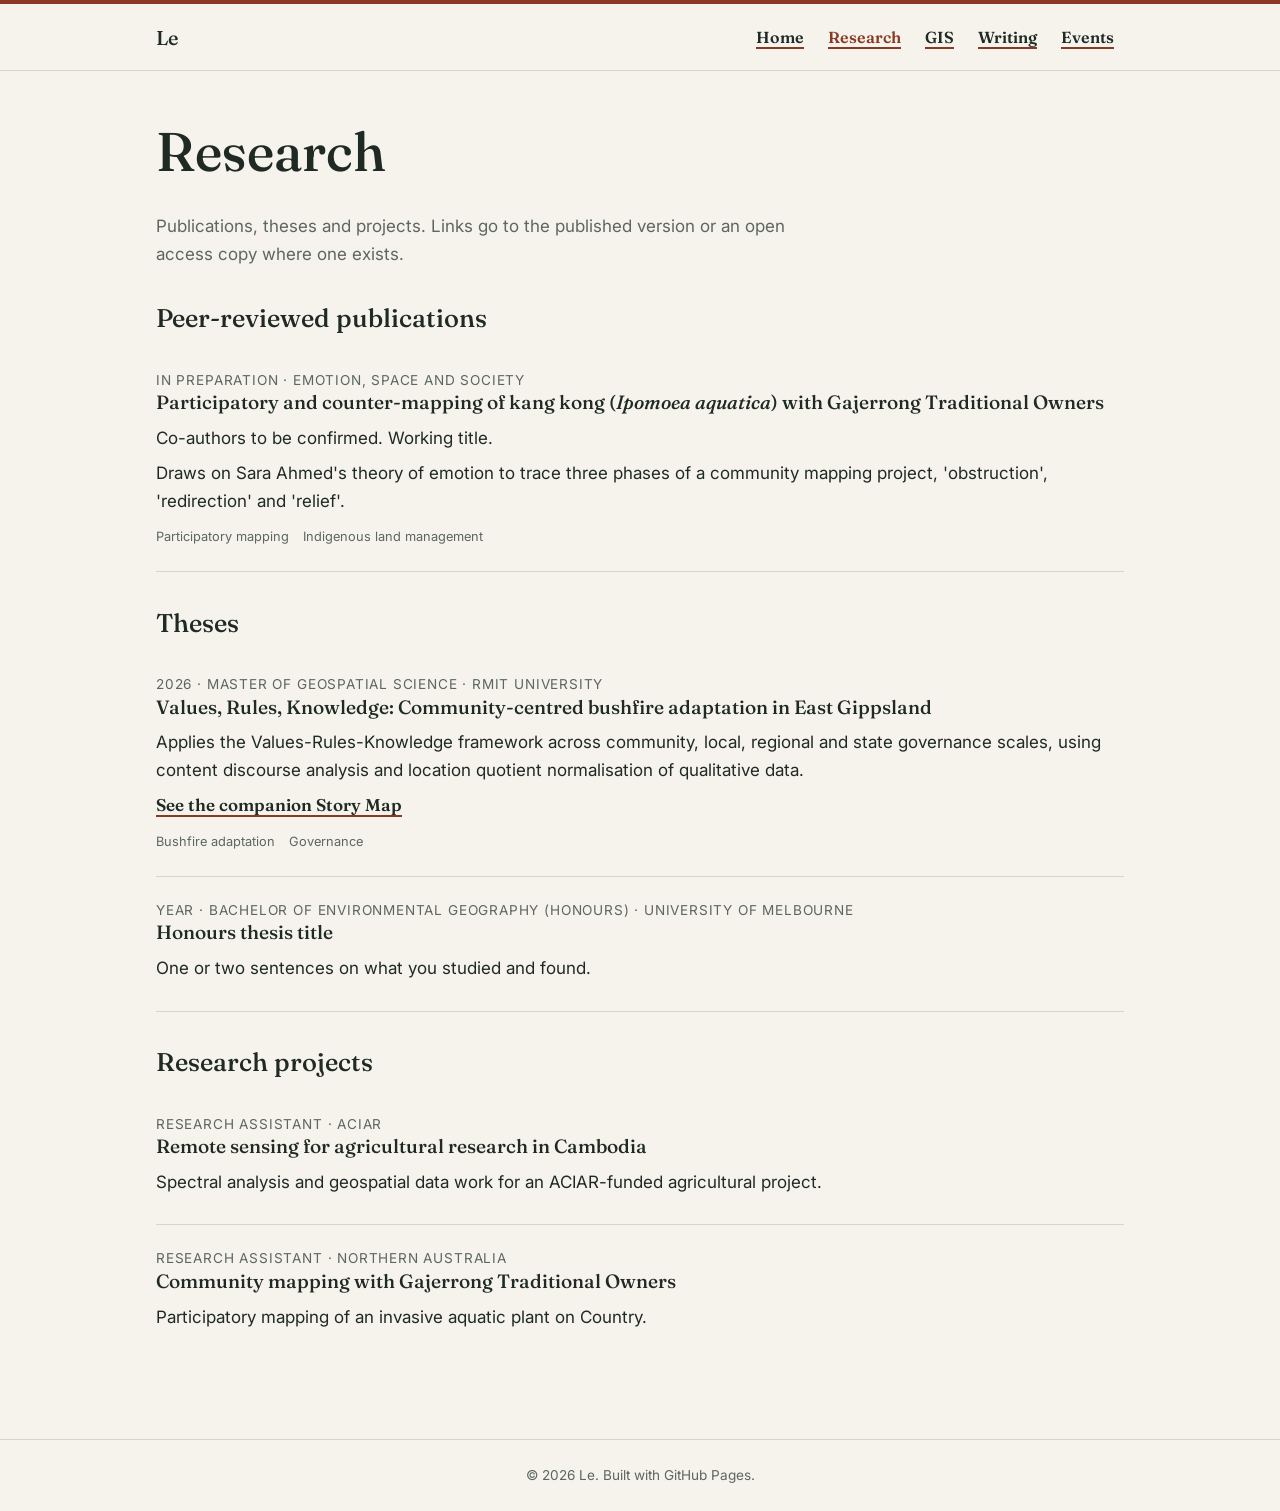
==== research.html @ 32985419 "Add files via upload" ====
<!doctype html>
<html lang="en">
<head>
  <meta charset="utf-8">
  <meta name="viewport" content="width=device-width, initial-scale=1">
  <title>Research | Le</title>
  <meta name="description" content="Peer-reviewed publications, theses and research projects by Le.">
  <link rel="preconnect" href="https://fonts.googleapis.com">
  <link rel="preconnect" href="https://fonts.gstatic.com" crossorigin>
  <link href="https://fonts.googleapis.com/css2?family=Fraunces:opsz,wght@9..144,400;9..144,500;9..144,600&family=Inter:wght@400;600&display=swap" rel="stylesheet">
  <link rel="stylesheet" href="style.css">
</head>
<body>
  <header class="site-header">
    <nav class="nav" aria-label="Main">
      <a class="brand" href="index.html">Le</a>
      <ul>
        <li><a class="link" href="index.html">Home</a></li>
        <li><a class="link" href="research.html" aria-current="page">Research</a></li>
        <li><a class="link" href="gis.html">GIS</a></li>
        <li><a class="link" href="writing.html">Writing</a></li>
        <li><a class="link" href="events.html">Events</a></li>
      </ul>
    </nav>
  </header>

  <main>
    <h1>Research</h1>
    <p class="intro">Publications, theses and projects. Links go to the published version or an open access copy where one exists.</p>

    <h2>Peer-reviewed publications</h2>

    <!-- Copy this block for each publication. Newest first. -->
    <article class="entry">
      <div class="meta">In preparation &middot; Emotion, Space and Society</div>
      <h3>Participatory and counter-mapping of kang kong (<em>Ipomoea aquatica</em>) with Gajerrong Traditional Owners</h3>
      <p>Co-authors to be confirmed. Working title.</p>
      <p>Draws on Sara Ahmed's theory of emotion to trace three phases of a community mapping project, 'obstruction', 'redirection' and 'relief'.</p>
      <span class="tag">Participatory mapping</span><span class="tag">Indigenous land management</span>
    </article>

    <h2>Theses</h2>

    <article class="entry">
      <div class="meta">2026 &middot; Master of Geospatial Science &middot; RMIT University</div>
      <h3>Values, Rules, Knowledge: Community-centred bushfire adaptation in East Gippsland</h3>
      <p>Applies the Values-Rules-Knowledge framework across community, local, regional and state governance scales, using content discourse analysis and location quotient normalisation of qualitative data.</p>
      <p><a href="gis.html">See the companion Story Map</a></p>
      <span class="tag">Bushfire adaptation</span><span class="tag">Governance</span>
    </article>

    <article class="entry">
      <div class="meta">Year &middot; Bachelor of Environmental Geography (Honours) &middot; University of Melbourne</div>
      <h3>Honours thesis title</h3>
      <p>One or two sentences on what you studied and found.</p>
    </article>

    <h2>Research projects</h2>

    <article class="entry">
      <div class="meta">Research Assistant &middot; ACIAR</div>
      <h3>Remote sensing for agricultural research in Cambodia</h3>
      <p>Spectral analysis and geospatial data work for an ACIAR-funded agricultural project.</p>
    </article>

    <article class="entry">
      <div class="meta">Research Assistant &middot; Northern Australia</div>
      <h3>Community mapping with Gajerrong Traditional Owners</h3>
      <p>Participatory mapping of an invasive aquatic plant on Country.</p>
    </article>
  </main>

  <footer>&copy; <span id="year"></span> Le. Built with GitHub Pages.</footer>
  <script>document.getElementById("year").textContent = new Date().getFullYear();</script>
</body>
</html>
---- style.css ----
/* ---------- Colours and type ---------- */
:root {
  --bg: #f6f3ec;
  --surface: #ffffff;
  --ink: #1f2a24;
  --muted: #5b675f;
  --accent: #8a3a24;
  --accent-soft: transparent;
  --line: #d9d4c7;
  --radius: 0;
  --max: 1000px;
  --serif: "Fraunces", Georgia, serif;
  --sans: "Inter", system-ui, -apple-system, sans-serif;
}

@media (prefers-color-scheme: dark) {
  :root {
    --bg: #141a17;
    --surface: #1c2420;
    --ink: #e8ece6;
    --muted: #a3ada6;
    --accent: #d38a5f;
    --accent-soft: transparent;
    --line: #2f3a34;
  }
}

* { box-sizing: border-box; }

html { scroll-behavior: smooth; }

body {
  margin: 0;
  background: var(--bg);
  color: var(--ink);
  font-family: var(--sans);
  font-size: 17px;
  line-height: 1.65;
}

img { max-width: 100%; display: block; }

a {
  color: var(--ink);
  font-family: var(--serif);
  font-weight: 600;
  text-decoration: underline;
  text-decoration-color: var(--accent);
  text-decoration-thickness: 1.5px;
  text-underline-offset: 4px;
}

a:hover { color: var(--accent); text-decoration-thickness: 2px; }

h1, h2, h3 {
  font-family: var(--serif);
  font-weight: 500;
  line-height: 1.2;
  margin: 0 0 0.5em;
}

h1 { font-size: clamp(2.2rem, 5vw, 3.4rem); }
h2 { font-size: 1.6rem; margin-top: 2.2rem; }
h3 { font-size: 1.2rem; }

/* ---------- Header and navigation ---------- */
.site-header {
  border-top: 4px solid var(--accent);
  border-bottom: 1px solid var(--line);
  background: var(--bg);
  position: sticky;
  top: 0;
  z-index: 10;
}

.nav {
  max-width: var(--max);
  margin: 0 auto;
  padding: 14px 16px;
  display: flex;
  align-items: center;
  justify-content: space-between;
  gap: 16px;
  flex-wrap: wrap;
}

.brand {
  font-family: var(--serif);
  font-size: 1.25rem;
  font-weight: 500;
  color: var(--ink);
  text-decoration: none;
}

.nav ul {
  list-style: none;
  margin: 0;
  padding: 0;
  display: flex;
  gap: 4px;
  flex-wrap: wrap;
}

.nav a.link {
  display: block;
  padding: 6px 10px;
  color: var(--ink);
  font-size: 1rem;
}

.nav a.link[aria-current="page"] { color: var(--accent); text-decoration-thickness: 2px; }

/* ---------- Page layout ---------- */
main {
  max-width: var(--max);
  margin: 0 auto;
  padding: 48px 16px 80px;
}

.intro { max-width: 680px; color: var(--muted); margin-bottom: 2rem; }

/* ---------- Home ---------- */
.hero {
  display: grid;
  grid-template-columns: 420px 1fr;
  gap: 48px;
  align-items: center;
  min-height: 60vh;
}

.hero img {
  width: 100%;
  aspect-ratio: 10 / 7;
  object-fit: cover;
  border-radius: var(--radius);
  border: 1px solid var(--line);
}

.hero .role {
  font-family: var(--serif);
  font-size: 1.25rem;
  font-weight: 500;
  color: var(--ink);
  margin-bottom: 1rem;
}

.hero .links { display: flex; gap: 12px; flex-wrap: wrap; margin-top: 1.5rem; }

.button { display: inline-block; font-size: 1.05rem; }

.hero .links { gap: 24px; }

@media (max-width: 720px) {
  .hero { grid-template-columns: 1fr; gap: 28px; }
  .hero img { max-width: 100%; }
}

/* ---------- Lists (research, events) ---------- */
.entry {
  padding: 22px 0;
  border-bottom: 1px solid var(--line);
}

.entry:last-child { border-bottom: none; }

.entry .meta {
  font-size: 0.85rem;
  color: var(--muted);
  text-transform: uppercase;
  letter-spacing: 0.06em;
}

.entry p { margin: 0.4em 0; }

.tag {
  display: inline-block;
  font-size: 0.8rem;
  color: var(--muted);
  margin-right: 14px;
}

/* ---------- GIS gallery ---------- */
.grid {
  display: grid;
  grid-template-columns: repeat(auto-fill, minmax(280px, 1fr));
  gap: 24px;
}

.card {
  background: var(--surface);
  border: 1px solid var(--line);
  border-radius: var(--radius);
  overflow: hidden;
  display: flex;
  flex-direction: column;
}

.card img { aspect-ratio: 4 / 3; object-fit: cover; width: 100%; }
.card .body { padding: 16px 18px 20px; }
.card .body p { margin: 0.3em 0; color: var(--muted); font-size: 0.95rem; }

.embed {
  background: var(--surface);
  border: 1px solid var(--line);
  border-radius: var(--radius);
  overflow: hidden;
  margin-bottom: 32px;
}

.embed iframe { width: 100%; height: 560px; border: 0; display: block; }
.embed .body { padding: 16px 18px 20px; }
.embed .body p { margin: 0.3em 0; color: var(--muted); }

@media (max-width: 720px) { .embed iframe { height: 420px; } }

/* ---------- Writing ---------- */
details.piece {
  border-bottom: 1px solid var(--line);
  padding: 18px 0;
}

details.piece summary {
  cursor: pointer;
  list-style: none;
  font-family: var(--serif);
  font-size: 1.3rem;
}

details.piece summary::-webkit-details-marker { display: none; }
details.piece summary::after { content: " +"; color: var(--muted); }
details.piece[open] summary::after { content: " \2212"; }

details.piece .meta { display: block; font-family: var(--sans); font-size: 0.85rem; color: var(--muted); }

.poem { white-space: pre-line; font-family: var(--serif); font-size: 1.1rem; line-height: 1.8; margin-top: 1rem; }
.essay { max-width: 680px; margin-top: 1rem; }

/* ---------- Footer ---------- */
footer {
  border-top: 1px solid var(--line);
  color: var(--muted);
  font-size: 0.85rem;
  text-align: center;
  padding: 24px 16px;
}

/* Card links keep plain text, title gets the underline */
.card { text-decoration: none; font-family: var(--sans); font-weight: 400; }
.card h3 { text-decoration: underline; text-decoration-color: var(--accent); text-decoration-thickness: 1px; text-underline-offset: 4px; }
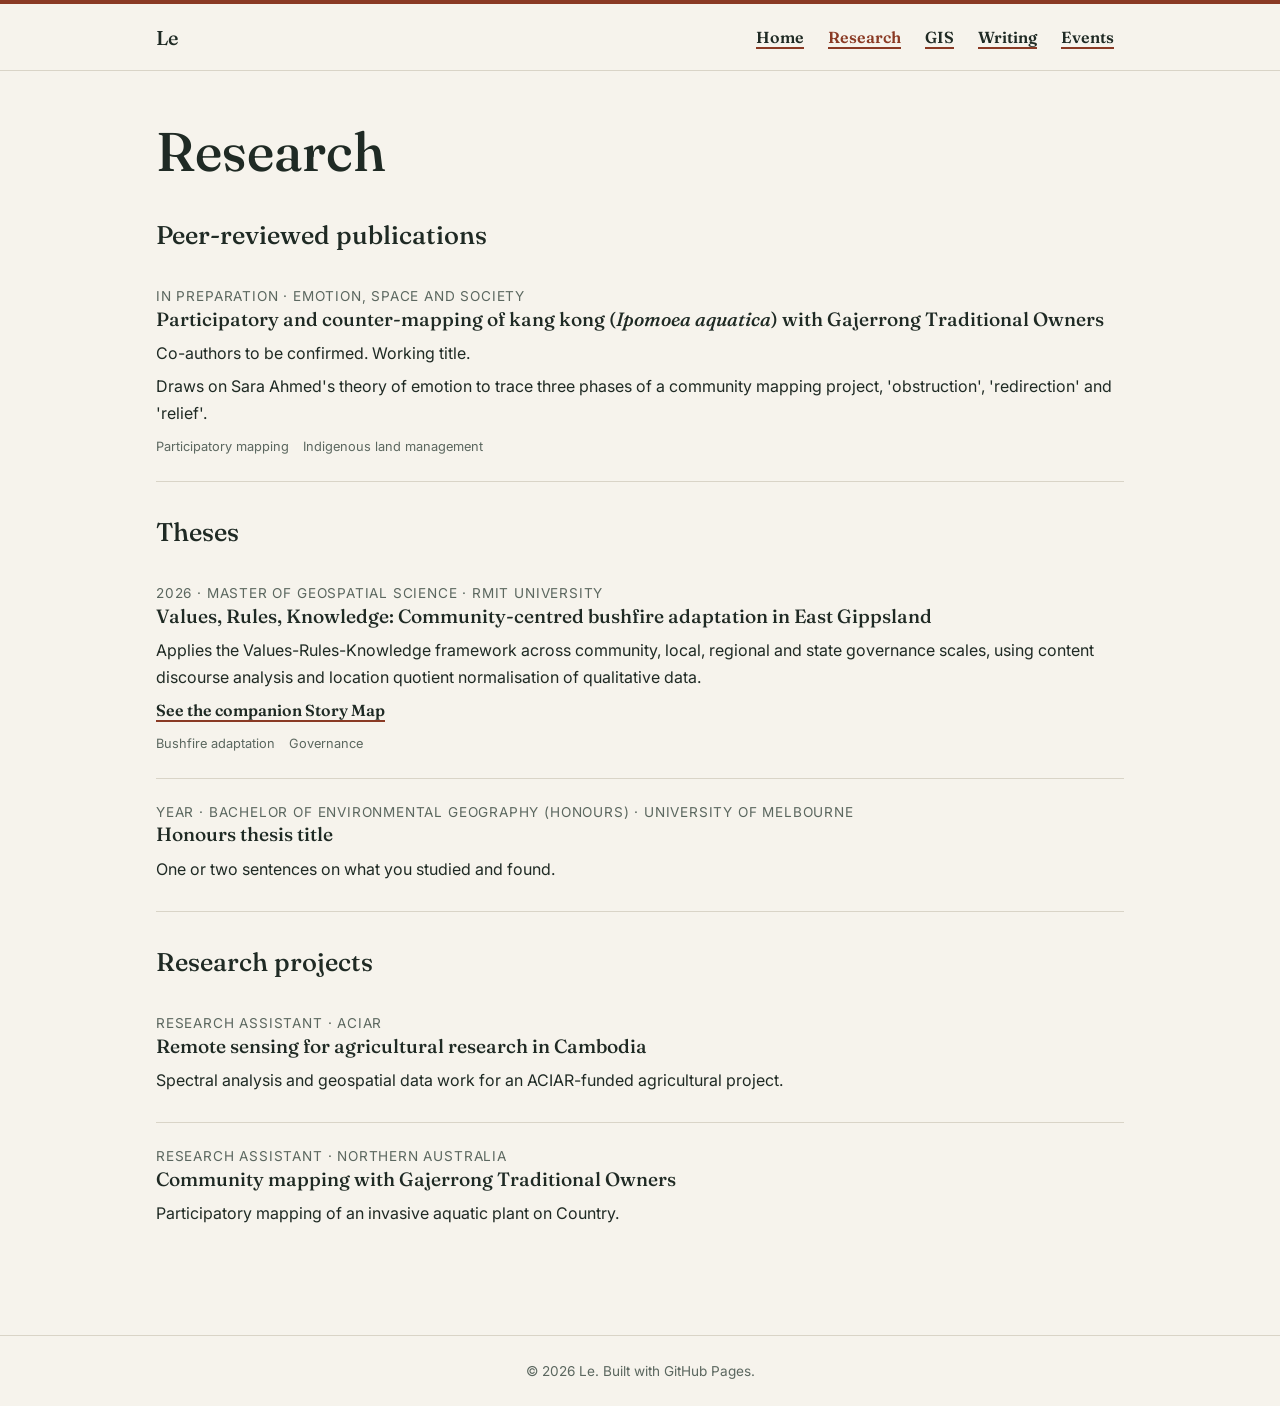
==== commit 34980608: "Update title in research.html to include full name" ====
--- a/research.html
+++ b/research.html
@@ -3,7 +3,7 @@
 <head>
   <meta charset="utf-8">
   <meta name="viewport" content="width=device-width, initial-scale=1">
-  <title>Research | Le</title>
+  <title>Research | Le-Anne Bannan</title>
   <meta name="description" content="Peer-reviewed publications, theses and research projects by Le.">
   <link rel="preconnect" href="https://fonts.googleapis.com">
   <link rel="preconnect" href="https://fonts.gstatic.com" crossorigin>
@@ -26,7 +26,6 @@
 
   <main>
     <h1>Research</h1>
-    <p class="intro">Publications, theses and projects. Links go to the published version or an open access copy where one exists.</p>
 
     <h2>Peer-reviewed publications</h2>
 
--- a/style.css
+++ b/style.css
@@ -13,18 +13,6 @@
   --sans: "Inter", system-ui, -apple-system, sans-serif;
 }
 
-@media (prefers-color-scheme: dark) {
-  :root {
-    --bg: #141a17;
-    --surface: #1c2420;
-    --ink: #e8ece6;
-    --muted: #a3ada6;
-    --accent: #d38a5f;
-    --accent-soft: transparent;
-    --line: #2f3a34;
-  }
-}
-
 * { box-sizing: border-box; }
 
 html { scroll-behavior: smooth; }
@@ -34,7 +22,7 @@
   background: var(--bg);
   color: var(--ink);
   font-family: var(--sans);
-  font-size: 17px;
+  font-size: 16px;
   line-height: 1.65;
 }
 
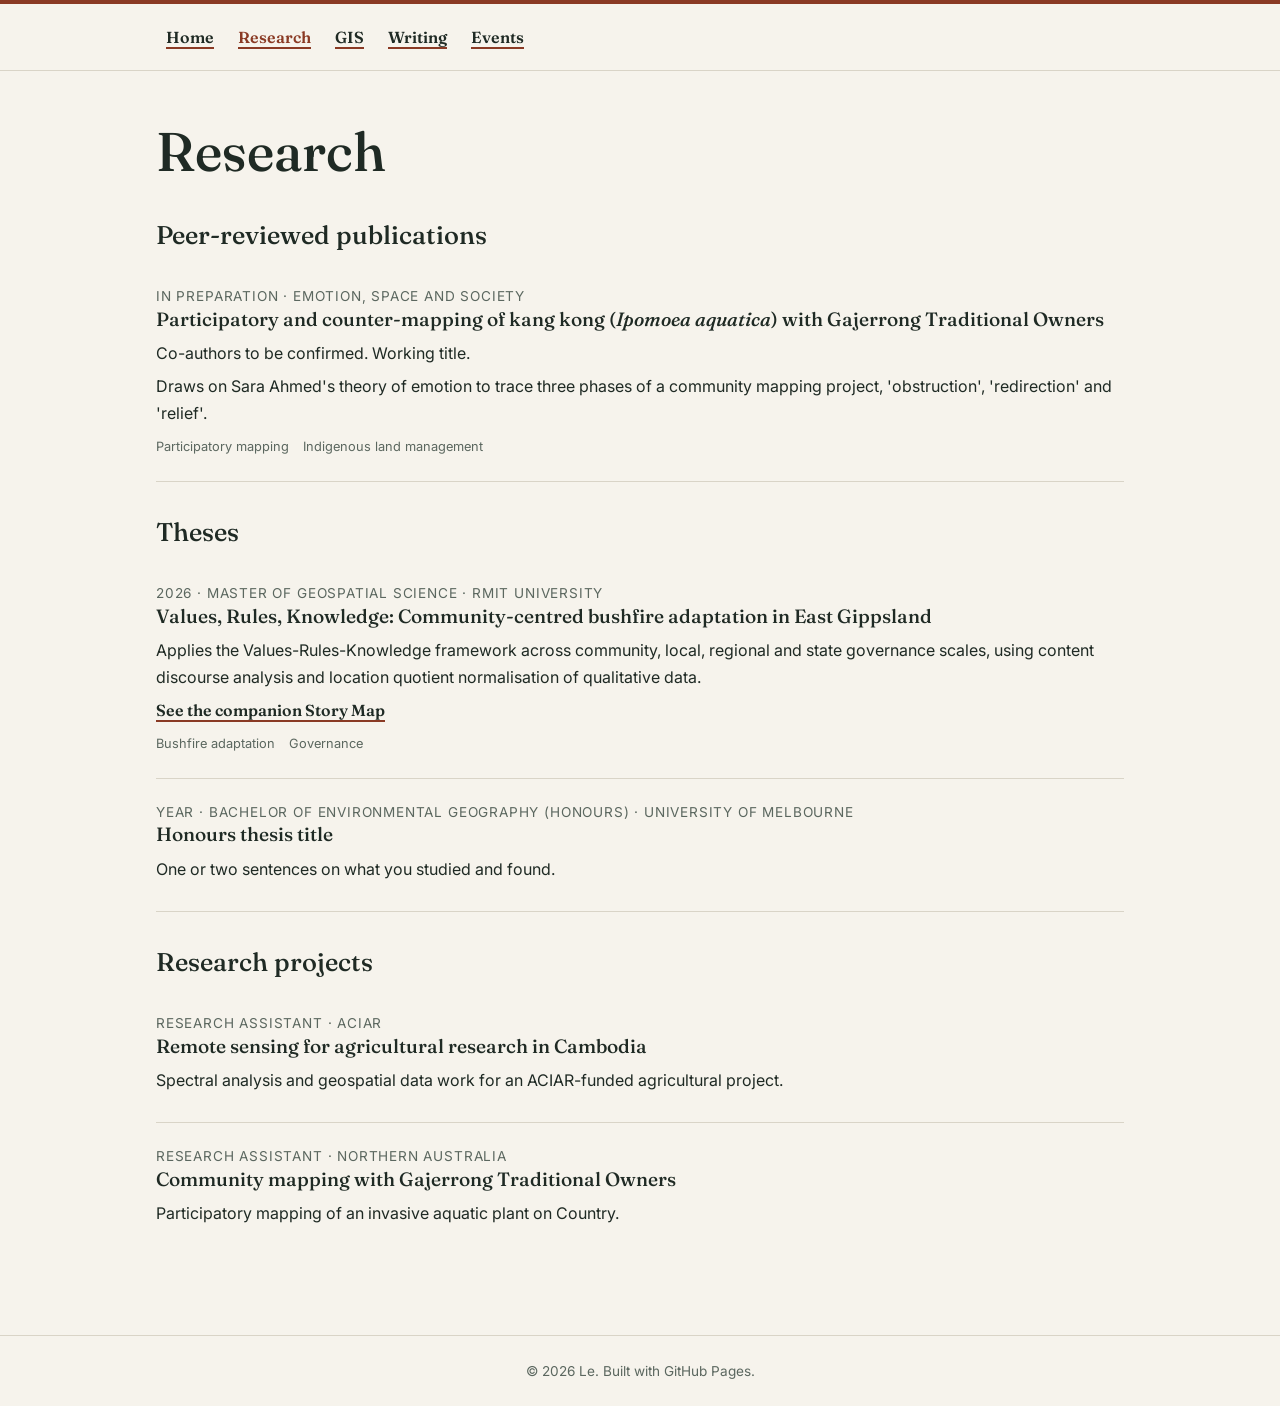
==== commit d690ed48: "Remove brand link from navigation Removed the brand link from the navigation." ====
--- a/research.html
+++ b/research.html
@@ -13,7 +13,6 @@
 <body>
   <header class="site-header">
     <nav class="nav" aria-label="Main">
-      <a class="brand" href="index.html">Le</a>
       <ul>
         <li><a class="link" href="index.html">Home</a></li>
         <li><a class="link" href="research.html" aria-current="page">Research</a></li>
